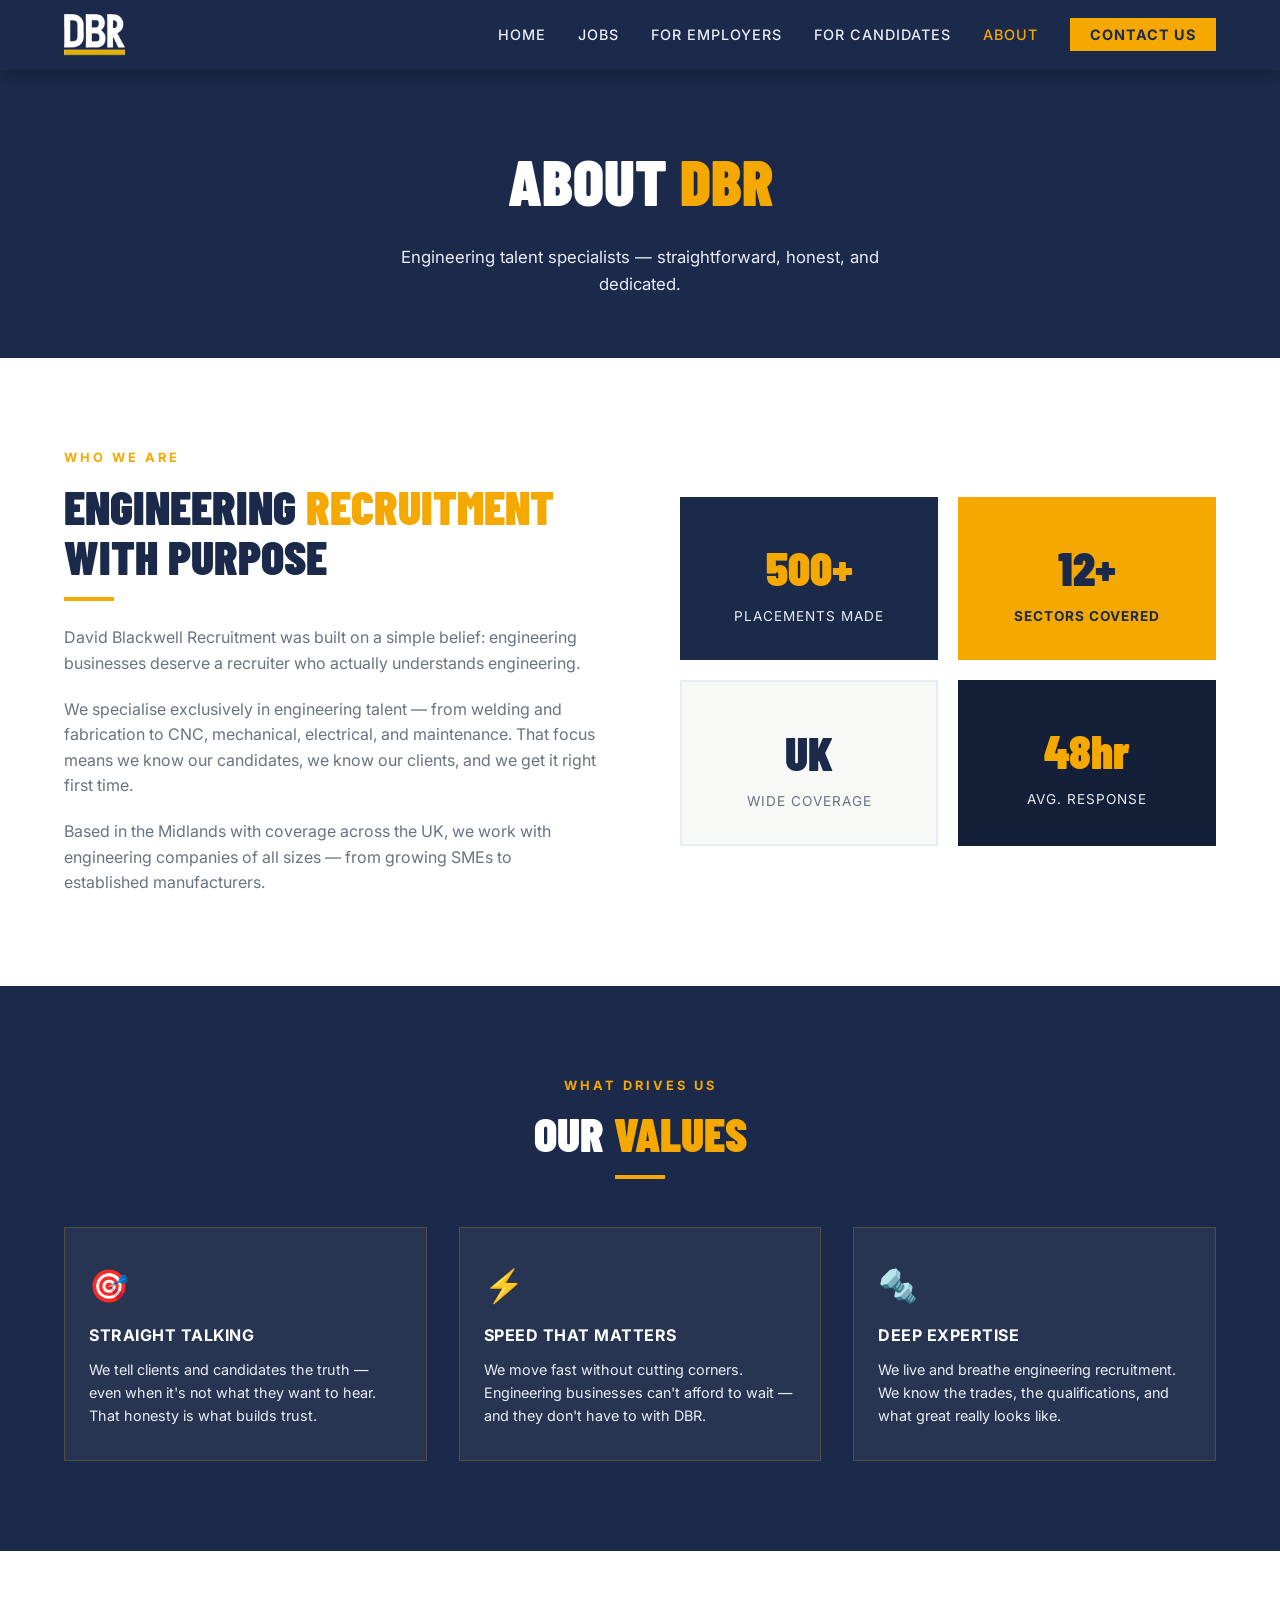
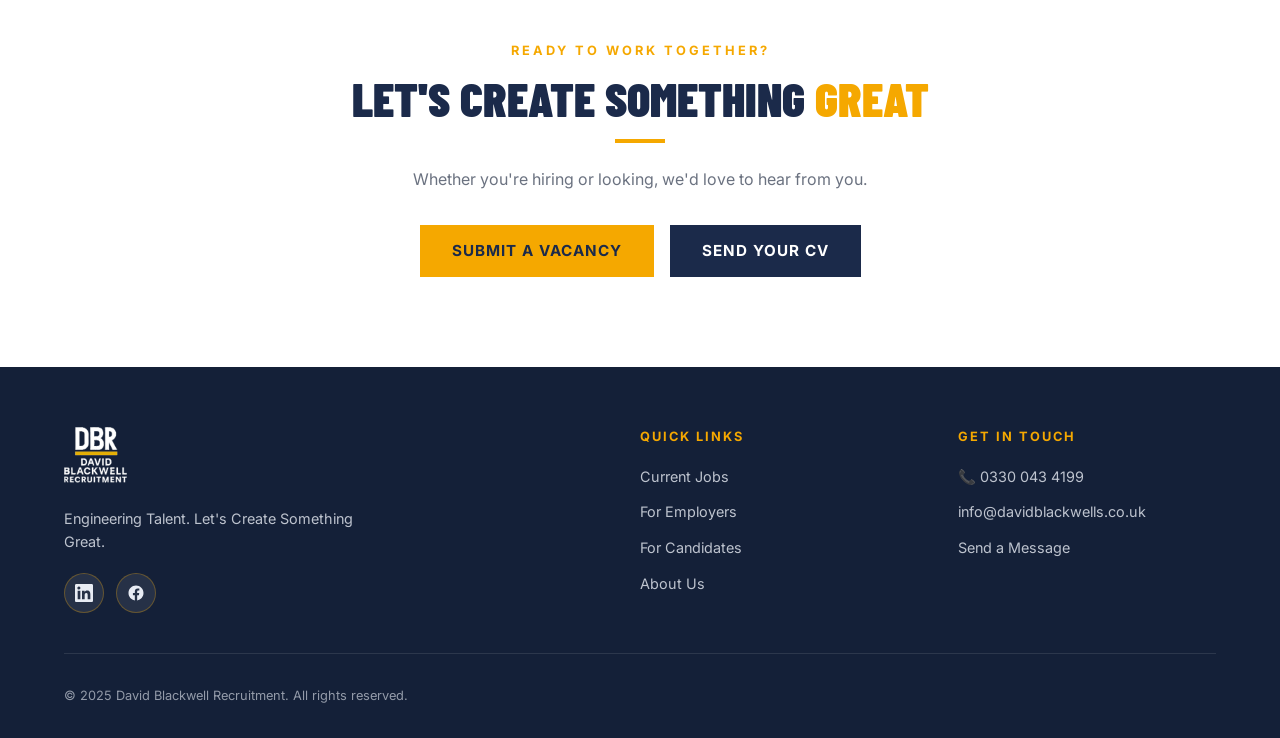
==== pages/about.html @ 54b577ec "Add files via upload" ====
<!DOCTYPE html>
<html lang="en">
<head>
  <meta charset="UTF-8" />
  <meta name="viewport" content="width=device-width, initial-scale=1.0" />
  <title>About Us | David Blackwell Recruitment</title>
  <meta name="description" content="Learn about David Blackwell Recruitment — engineering talent specialists covering welding, CNC, mechanical, electrical and maintenance roles across the UK." />
  <link rel="canonical" href="https://www.davidblackwells.co.uk/pages/about.html" />

  <meta property="og:type" content="website" />
  <meta property="og:title" content="About Us | David Blackwell Recruitment" />
  <meta property="og:description" content="Engineering talent specialists — straightforward, honest, and dedicated." />
  <meta property="og:image" content="https://www.davidblackwells.co.uk/images/dbr-logo-full.png" />
  <meta property="og:url" content="https://www.davidblackwells.co.uk/pages/about.html" />
  <meta name="twitter:card" content="summary" />

  <link rel="icon" type="image/png" sizes="32x32" href="../images/favicon-32.png" />
  <link rel="icon" type="image/png" sizes="16x16" href="../images/favicon-16.png" />
  <link rel="apple-touch-icon" sizes="180x180" href="../images/favicon-180.png" />

  <link rel="stylesheet" href="../css/style.css" />

  <!-- Google Analytics (GA4) — REPLACE G-XXXXXXXXXX WITH YOUR REAL MEASUREMENT ID -->
  <script async src="https://www.googletagmanager.com/gtag/js?id=G-XXXXXXXXXX"></script>
  <script>
    window.dataLayer = window.dataLayer || [];
    function gtag(){dataLayer.push(arguments);}
    gtag('js', new Date());
    gtag('config', 'G-XXXXXXXXXX');
  </script>
</head>
<body>

<nav>
  <a href="../index.html" class="nav-logo">
    <img src="../images/dbr-mark-white.png" alt="David Blackwell Recruitment logo" class="nav-logo-img" />
  </a>
  <ul class="nav-links">
    <li><a href="../index.html">Home</a></li>
    <li><a href="jobs.html">Jobs</a></li>
    <li><a href="employers.html">For Employers</a></li>
    <li><a href="candidates.html">For Candidates</a></li>
    <li><a href="about.html" style="color:var(--gold)">About</a></li>
    <li><a href="contact.html" class="nav-cta">Contact Us</a></li>
  </ul>
  <button class="hamburger" aria-label="Menu"><span></span><span></span><span></span></button>
</nav>

<div class="page-header">
  <h1>About <span>DBR</span></h1>
  <p>Engineering talent specialists — straightforward, honest, and dedicated.</p>
</div>

<!-- MISSION -->
<section class="section">
  <div class="section-inner">
    <div class="two-col">
      <div>
        <p class="section-label">Who We Are</p>
        <h2>Engineering <span>Recruitment</span> with Purpose</h2>
        <div class="gold-bar"></div>
        <p style="color:var(--grey); margin-bottom:20px; font-size:1rem;">
          David Blackwell Recruitment was built on a simple belief: engineering businesses deserve a recruiter who actually understands engineering.
        </p>
        <p style="color:var(--grey); margin-bottom:20px; font-size:1rem;">
          We specialise exclusively in engineering talent — from welding and fabrication to CNC, mechanical, electrical, and maintenance. That focus means we know our candidates, we know our clients, and we get it right first time.
        </p>
        <p style="color:var(--grey); font-size:1rem;">
          Based in the Midlands with coverage across the UK, we work with engineering companies of all sizes — from growing SMEs to established manufacturers.
        </p>
      </div>
      <div style="display:grid; grid-template-columns:1fr 1fr; gap:20px;">
        <div style="background:var(--navy); padding:32px; text-align:center; color:var(--white);">
          <div style="font-family:'Barlow Condensed',sans-serif; font-size:3rem; font-weight:900; color:var(--gold);">500+</div>
          <div style="font-size:0.85rem; text-transform:uppercase; letter-spacing:1px; color:var(--light);">Placements Made</div>
        </div>
        <div style="background:var(--gold); padding:32px; text-align:center; color:var(--navy);">
          <div style="font-family:'Barlow Condensed',sans-serif; font-size:3rem; font-weight:900;">12+</div>
          <div style="font-size:0.85rem; text-transform:uppercase; letter-spacing:1px; font-weight:700;">Sectors Covered</div>
        </div>
        <div style="background:var(--offwhite); padding:32px; text-align:center; border:2px solid var(--light);">
          <div style="font-family:'Barlow Condensed',sans-serif; font-size:3rem; font-weight:900; color:var(--navy);">UK</div>
          <div style="font-size:0.85rem; text-transform:uppercase; letter-spacing:1px; color:var(--grey);">Wide Coverage</div>
        </div>
        <div style="background:var(--navy2); padding:32px; text-align:center; color:var(--white);">
          <div style="font-family:'Barlow Condensed',sans-serif; font-size:3rem; font-weight:900; color:var(--gold);">48hr</div>
          <div style="font-size:0.85rem; text-transform:uppercase; letter-spacing:1px; color:var(--light);">Avg. Response</div>
        </div>
      </div>
    </div>
  </div>
</section>

<!-- VALUES -->
<section class="section section-dark">
  <div class="section-inner">
    <p class="section-label text-center">What Drives Us</p>
    <h2 class="text-center">Our <span>Values</span></h2>
    <div class="gold-bar" style="margin:16px auto 48px;"></div>
    <div class="process-grid">
      <div class="process-step">
        <div style="font-size:2rem; margin-bottom:12px;">🎯</div>
        <h3>Straight Talking</h3>
        <p>We tell clients and candidates the truth — even when it's not what they want to hear. That honesty is what builds trust.</p>
      </div>
      <div class="process-step">
        <div style="font-size:2rem; margin-bottom:12px;">⚡</div>
        <h3>Speed That Matters</h3>
        <p>We move fast without cutting corners. Engineering businesses can't afford to wait — and they don't have to with DBR.</p>
      </div>
      <div class="process-step">
        <div style="font-size:2rem; margin-bottom:12px;">🔩</div>
        <h3>Deep Expertise</h3>
        <p>We live and breathe engineering recruitment. We know the trades, the qualifications, and what great really looks like.</p>
      </div>
    </div>
  </div>
</section>

<!-- CTA -->
<section class="section">
  <div class="section-inner text-center" style="max-width:600px; margin:0 auto;">
    <p class="section-label">Ready to Work Together?</p>
    <h2>Let's Create Something <span>Great</span></h2>
    <div class="gold-bar" style="margin:16px auto 24px;"></div>
    <p style="color:var(--grey); margin-bottom:32px;">Whether you're hiring or looking, we'd love to hear from you.</p>
    <div style="display:flex; gap:16px; justify-content:center; flex-wrap:wrap;">
      <a href="employers.html" class="btn btn-gold">Submit a Vacancy</a>
      <a href="candidates.html" class="btn btn-navy">Send Your CV</a>
    </div>
  </div>
</section>

<footer>
  <div class="footer-inner">
    <div class="footer-top">
      <div class="footer-brand">
        <a href="../index.html" style="display:inline-flex; text-decoration:none;">
          <img src="../images/dbr-logo-full-white.png" alt="David Blackwell Recruitment logo" class="footer-logo-img" />
        </a>
        <p>Engineering Talent. Let's Create Something Great.</p>
        <div class="social-links">
          <a href="https://www.linkedin.com/company/david-blackwell-recruitment/?viewAsMember=true" target="_blank" rel="noopener" aria-label="DBR on LinkedIn">
            <svg viewBox="0 0 24 24"><path d="M20.45 20.45h-3.56v-5.57c0-1.33-.02-3.04-1.85-3.04-1.85 0-2.14 1.45-2.14 2.94v5.67H9.34V9h3.41v1.56h.05c.48-.9 1.64-1.85 3.38-1.85 3.61 0 4.28 2.38 4.28 5.47v6.27zM5.34 7.43a2.07 2.07 0 1 1 0-4.13 2.07 2.07 0 0 1 0 4.13zM7.12 20.45H3.56V9h3.56v11.45zM22.22 0H1.77C.8 0 0 .78 0 1.75v20.5C0 23.22.8 24 1.77 24h20.45c.98 0 1.78-.78 1.78-1.75V1.75C24 .78 23.2 0 22.22 0z"/></svg>
          </a>
          <a href="https://www.facebook.com/share/1Ae9qPUbAK/?mibextid=wwXIfr" target="_blank" rel="noopener" aria-label="DBR on Facebook">
            <svg viewBox="0 0 24 24"><path d="M22 12.07C22 6.51 17.52 2 12 2S2 6.51 2 12.07c0 5.02 3.66 9.18 8.44 9.93v-7.03H7.9v-2.9h2.54V9.85c0-2.51 1.49-3.89 3.77-3.89 1.09 0 2.23.2 2.23.2v2.45h-1.26c-1.24 0-1.63.78-1.63 1.57v1.89h2.78l-.44 2.9h-2.34V22c4.78-.75 8.44-4.91 8.44-9.93z"/></svg>
          </a>
        </div>
      </div>
      <div class="footer-col">
        <h4>Quick Links</h4>
        <ul>
          <li><a href="jobs.html">Current Jobs</a></li>
          <li><a href="employers.html">For Employers</a></li>
          <li><a href="candidates.html">For Candidates</a></li>
          <li><a href="about.html">About Us</a></li>
        </ul>
      </div>
      <div class="footer-col">
        <h4>Get In Touch</h4>
        <ul>
          <li><a href="tel:+443300434199" class="phone-link">📞 0330 043 4199</a></li>
          <li><a href="mailto:info@davidblackwells.co.uk">info@davidblackwells.co.uk</a></li>
          <li><a href="contact.html">Send a Message</a></li>
        </ul>
      </div>
    </div>
    <div class="footer-bottom">
      <p>© 2025 David Blackwell Recruitment. All rights reserved.</p>
    </div>
  </div>
</footer>

<script src="../js/main.js"></script>
</body>
</html>
---- css/style.css ----
/* ===========================
   DBR — David Blackwell Recruitment
   Brand: Navy #1B2A4A | Gold #F5A800
   =========================== */

@import url('https://fonts.googleapis.com/css2?family=Barlow+Condensed:wght@700;800;900&family=Inter:wght@400;500;600;700&display=swap');

:root {
  --navy:   #1B2A4A;
  --navy2:  #142038;
  --gold:   #F5A800;
  --gold2:  #e09800;
  --white:  #ffffff;
  --offwhite: #F8F8F6;
  --grey:   #6B7280;
  --light:  #E8ECF4;
}

*, *::before, *::after { box-sizing: border-box; margin: 0; padding: 0; }

html { scroll-behavior: smooth; }

body {
  font-family: 'Inter', sans-serif;
  color: var(--navy);
  background: var(--white);
  line-height: 1.6;
}

/* ── NAV ── */
nav {
  position: fixed; top: 0; left: 0; right: 0; z-index: 100;
  background: var(--navy);
  display: flex; align-items: center; justify-content: space-between;
  padding: 0 5%;
  height: 70px;
  box-shadow: 0 2px 20px rgba(0,0,0,0.3);
}

.nav-logo {
  display: flex; align-items: center; gap: 12px;
  text-decoration: none;
}

.nav-logo-img {
  height: 42px;
  width: auto;
  display: block;
}

.footer-logo-img {
  height: 56px;
  width: auto;
  display: block;
}

.nav-logo-badge {
  background: var(--gold);
  color: var(--navy);
  font-family: 'Barlow Condensed', sans-serif;
  font-size: 1.6rem;
  font-weight: 900;
  padding: 4px 10px;
  letter-spacing: 1px;
}

.nav-logo-text {
  color: var(--white);
  font-size: 0.75rem;
  font-weight: 600;
  text-transform: uppercase;
  letter-spacing: 1px;
  line-height: 1.3;
}

.nav-links {
  display: flex; gap: 2rem; list-style: none;
}

.nav-links a {
  color: var(--light);
  text-decoration: none;
  font-size: 0.9rem;
  font-weight: 500;
  text-transform: uppercase;
  letter-spacing: 1px;
  transition: color 0.2s;
}

.nav-links a:hover { color: var(--gold); }

.nav-cta {
  background: var(--gold);
  color: var(--navy) !important;
  padding: 8px 20px;
  font-weight: 700 !important;
  transition: background 0.2s !important;
}

.nav-cta:hover { background: var(--gold2) !important; color: var(--navy) !important; }

.hamburger {
  display: none;
  flex-direction: column; gap: 5px; cursor: pointer;
  background: none; border: none; padding: 5px;
}

.hamburger span {
  display: block; width: 25px; height: 2px;
  background: var(--white); transition: 0.3s;
}

/* ── BUTTONS ── */
.btn {
  display: inline-block;
  padding: 14px 32px;
  font-weight: 700;
  font-size: 0.95rem;
  text-transform: uppercase;
  letter-spacing: 1px;
  text-decoration: none;
  border: none; cursor: pointer;
  transition: all 0.2s;
}

.btn-gold {
  background: var(--gold);
  color: var(--navy);
}
.btn-gold:hover { background: var(--gold2); transform: translateY(-2px); }

.btn-outline {
  background: transparent;
  border: 2px solid var(--white);
  color: var(--white);
}
.btn-outline:hover { background: var(--white); color: var(--navy); }

.btn-navy {
  background: var(--navy);
  color: var(--white);
}
.btn-navy:hover { background: var(--navy2); transform: translateY(-2px); }

/* ── HERO ── */
.hero {
  background: var(--navy);
  min-height: 100vh;
  display: flex; align-items: center;
  padding: 100px 5% 60px;
  position: relative;
  overflow: hidden;
}

.hero::before {
  content: '';
  position: absolute;
  top: -50px; right: -50px;
  width: 400px; height: 400px;
  border-radius: 50%;
  border: 60px solid var(--gold);
  opacity: 0.15;
}

.hero::after {
  content: '';
  position: absolute;
  bottom: -80px; left: 30%;
  width: 300px; height: 300px;
  border-radius: 50%;
  border: 40px solid var(--gold);
  opacity: 0.08;
}

.hero-inner {
  max-width: 1200px;
  margin: 0 auto;
  display: grid;
  grid-template-columns: 1fr 1fr;
  gap: 60px;
  align-items: center;
  width: 100%;
  position: relative; z-index: 1;
}

.hero-eyebrow {
  color: var(--gold);
  font-size: 0.85rem;
  font-weight: 700;
  text-transform: uppercase;
  letter-spacing: 3px;
  margin-bottom: 16px;
}

.hero h1 {
  font-family: 'Barlow Condensed', sans-serif;
  font-size: clamp(3rem, 6vw, 5.5rem);
  font-weight: 900;
  color: var(--white);
  line-height: 0.95;
  text-transform: uppercase;
  margin-bottom: 24px;
}

.hero h1 span { color: var(--gold); }

.hero-sub {
  color: var(--light);
  font-size: 1.1rem;
  margin-bottom: 36px;
  max-width: 480px;
}

.hero-btns { display: flex; gap: 16px; flex-wrap: wrap; }

.hero-visual {
  display: flex; flex-direction: column; gap: 16px;
}

.stat-card {
  background: rgba(255,255,255,0.07);
  border: 1px solid rgba(245,168,0,0.3);
  padding: 24px 28px;
  display: flex; align-items: center; gap: 20px;
}

.stat-icon {
  width: 50px; height: 50px;
  background: var(--gold);
  display: flex; align-items: center; justify-content: center;
  flex-shrink: 0;
  font-size: 1.4rem;
}

.stat-num {
  font-family: 'Barlow Condensed', sans-serif;
  font-size: 2rem;
  font-weight: 900;
  color: var(--gold);
  line-height: 1;
}

.stat-label {
  color: var(--light);
  font-size: 0.85rem;
  text-transform: uppercase;
  letter-spacing: 1px;
}

/* ── SECTION LAYOUT ── */
.section {
  padding: 90px 5%;
}

.section-inner {
  max-width: 1200px;
  margin: 0 auto;
}

.section-dark {
  background: var(--navy);
  color: var(--white);
}

.section-offwhite {
  background: var(--offwhite);
}

.section-label {
  color: var(--gold);
  font-size: 0.8rem;
  font-weight: 700;
  text-transform: uppercase;
  letter-spacing: 3px;
  margin-bottom: 12px;
}

.section-dark .section-label { color: var(--gold); }

h2 {
  font-family: 'Barlow Condensed', sans-serif;
  font-size: clamp(2rem, 4vw, 3rem);
  font-weight: 900;
  text-transform: uppercase;
  line-height: 1.05;
  margin-bottom: 16px;
}

.section-dark h2 { color: var(--white); }
.section-dark h2 span { color: var(--gold); }
h2 span { color: var(--gold); }

.section-intro {
  color: var(--grey);
  font-size: 1.05rem;
  max-width: 600px;
  margin-bottom: 48px;
}

.section-dark .section-intro { color: var(--light); }

/* ── SECTORS ── */
.sectors-grid {
  display: grid;
  grid-template-columns: repeat(auto-fit, minmax(180px, 1fr));
  gap: 16px;
}

.sector-card {
  background: var(--white);
  border: 2px solid var(--light);
  padding: 28px 20px;
  text-align: center;
  transition: all 0.2s;
  cursor: default;
}

.sector-card:hover {
  border-color: var(--gold);
  transform: translateY(-4px);
  box-shadow: 0 8px 24px rgba(0,0,0,0.08);
}

.sector-icon { font-size: 2rem; margin-bottom: 12px; }

.sector-card h3 {
  font-size: 0.9rem;
  font-weight: 700;
  text-transform: uppercase;
  letter-spacing: 0.5px;
}

/* ── PROCESS ── */
.process-grid {
  display: grid;
  grid-template-columns: repeat(auto-fit, minmax(220px, 1fr));
  gap: 32px;
}

.process-step {
  position: relative;
  padding: 32px 24px;
  background: rgba(255,255,255,0.05);
  border: 1px solid rgba(245,168,0,0.2);
}

.step-num {
  font-family: 'Barlow Condensed', sans-serif;
  font-size: 4rem;
  font-weight: 900;
  color: var(--gold);
  opacity: 0.3;
  line-height: 1;
  margin-bottom: 8px;
}

.process-step h3 {
  font-size: 1rem;
  font-weight: 700;
  color: var(--white);
  text-transform: uppercase;
  letter-spacing: 0.5px;
  margin-bottom: 10px;
}

.process-step p { color: var(--light); font-size: 0.9rem; }

/* ── JOB CARDS ── */
.jobs-grid {
  display: grid;
  grid-template-columns: repeat(auto-fit, minmax(300px, 1fr));
  gap: 24px;
  margin-bottom: 40px;
}

.job-card {
  border: 2px solid var(--light);
  padding: 28px;
  transition: all 0.2s;
  background: var(--white);
}

.job-card:hover {
  border-color: var(--gold);
  box-shadow: 0 8px 30px rgba(0,0,0,0.1);
  transform: translateY(-3px);
}

.job-tag {
  display: inline-block;
  background: var(--navy);
  color: var(--gold);
  font-size: 0.7rem;
  font-weight: 700;
  text-transform: uppercase;
  letter-spacing: 1px;
  padding: 4px 10px;
  margin-bottom: 14px;
}

.job-card h3 {
  font-family: 'Barlow Condensed', sans-serif;
  font-size: 1.5rem;
  font-weight: 800;
  text-transform: uppercase;
  margin-bottom: 16px;
  line-height: 1.1;
}

.job-meta {
  display: flex; flex-wrap: wrap; gap: 16px;
  margin-bottom: 20px;
}

.job-meta span {
  font-size: 0.85rem;
  color: var(--grey);
  display: flex; align-items: center; gap: 6px;
}

.job-meta span::before { font-size: 0.9rem; }

.job-card .btn { width: 100%; text-align: center; }

/* ── FORM ── */
.form-grid {
  display: grid;
  grid-template-columns: 1fr 1fr;
  gap: 20px;
}

.form-group {
  display: flex; flex-direction: column; gap: 6px;
}

.form-group.full { grid-column: 1 / -1; }

label {
  font-size: 0.85rem;
  font-weight: 600;
  text-transform: uppercase;
  letter-spacing: 0.5px;
  color: var(--navy);
}

.section-dark label { color: var(--light); }

input, select, textarea {
  width: 100%;
  padding: 12px 16px;
  border: 2px solid var(--light);
  background: var(--white);
  font-family: 'Inter', sans-serif;
  font-size: 0.95rem;
  color: var(--navy);
  transition: border-color 0.2s;
  outline: none;
  appearance: none;
}

input:focus, select:focus, textarea:focus {
  border-color: var(--gold);
}

textarea { resize: vertical; min-height: 140px; }

.form-submit { margin-top: 8px; }

/* ── TWO COLUMN ── */
.two-col {
  display: grid;
  grid-template-columns: 1fr 1fr;
  gap: 80px;
  align-items: center;
}

/* ── TESTIMONIAL ── */
.testimonial-strip {
  background: var(--gold);
  padding: 48px 5%;
  text-align: center;
}

.testimonial-strip blockquote {
  font-family: 'Barlow Condensed', sans-serif;
  font-size: clamp(1.5rem, 3vw, 2.5rem);
  font-weight: 700;
  color: var(--navy);
  max-width: 800px;
  margin: 0 auto 16px;
  text-transform: uppercase;
  line-height: 1.2;
}

.testimonial-strip cite {
  font-size: 0.9rem;
  font-weight: 600;
  color: var(--navy2);
  letter-spacing: 1px;
  text-transform: uppercase;
}

/* ── FOOTER ── */
footer {
  background: var(--navy2);
  color: var(--light);
  padding: 60px 5% 32px;
}

.footer-inner {
  max-width: 1200px;
  margin: 0 auto;
}

.footer-top {
  display: grid;
  grid-template-columns: 2fr 1fr 1fr;
  gap: 60px;
  padding-bottom: 40px;
  border-bottom: 1px solid rgba(255,255,255,0.1);
  margin-bottom: 32px;
}

.footer-brand p {
  color: var(--light);
  font-size: 0.9rem;
  margin-top: 16px;
  max-width: 300px;
  opacity: 0.8;
}

.footer-col h4 {
  color: var(--gold);
  font-size: 0.8rem;
  font-weight: 700;
  text-transform: uppercase;
  letter-spacing: 2px;
  margin-bottom: 16px;
}

.footer-col ul { list-style: none; display: flex; flex-direction: column; gap: 10px; }

.footer-col ul a {
  color: var(--light);
  text-decoration: none;
  font-size: 0.9rem;
  opacity: 0.8;
  transition: opacity 0.2s, color 0.2s;
}

.footer-col ul a:hover { opacity: 1; color: var(--gold); }

.social-links {
  display: flex; gap: 12px; margin-top: 20px;
}

.social-links a {
  width: 40px; height: 40px;
  display: flex; align-items: center; justify-content: center;
  background: rgba(255,255,255,0.08);
  border: 1px solid rgba(245,168,0,0.3);
  border-radius: 50%;
  color: var(--light);
  transition: background 0.2s, color 0.2s, border-color 0.2s;
}

.social-links a:hover {
  background: var(--gold);
  border-color: var(--gold);
  color: var(--navy);
}

.social-links svg { width: 18px; height: 18px; fill: currentColor; }

.footer-col ul a.phone-link {
  display: inline-flex; align-items: center; gap: 6px;
}

.footer-bottom {
  display: flex; justify-content: space-between; align-items: center;
  flex-wrap: wrap; gap: 16px;
}

.footer-bottom p { font-size: 0.8rem; opacity: 0.6; }

/* ── PAGE HEADER ── */
.page-header {
  background: var(--navy);
  padding: 130px 5% 60px;
  text-align: center;
}

.page-header h1 {
  font-family: 'Barlow Condensed', sans-serif;
  font-size: clamp(2.5rem, 5vw, 4rem);
  font-weight: 900;
  color: var(--white);
  text-transform: uppercase;
  margin-bottom: 12px;
}

.page-header h1 span { color: var(--gold); }

.page-header p {
  color: var(--light);
  font-size: 1.05rem;
  max-width: 560px;
  margin: 0 auto;
}

/* ── UTILITY ── */
.text-center { text-align: center; }
.mt-8 { margin-top: 8px; }
.mt-16 { margin-top: 16px; }
.mt-32 { margin-top: 32px; }
.mb-40 { margin-bottom: 40px; }

.gold-bar {
  width: 50px; height: 4px;
  background: var(--gold);
  margin: 16px 0 24px;
}

.center .gold-bar { margin: 16px auto 24px; }

/* ── MOBILE ── */
@media (max-width: 768px) {
  .nav-links { display: none; flex-direction: column; }
  .nav-links.open { display: flex; }
  .hamburger { display: flex; }

  nav {
    flex-wrap: wrap;
    height: auto;
    padding: 16px 5%;
    gap: 16px;
  }

  .nav-links {
    position: absolute;
    top: 70px; left: 0; right: 0;
    background: var(--navy2);
    padding: 20px 5%;
    gap: 16px;
  }

  .hero-inner { grid-template-columns: 1fr; }
  .hero-visual { display: none; }
  .nav-logo-img { height: 36px; }
  .two-col { grid-template-columns: 1fr; gap: 40px; }
  .form-grid { grid-template-columns: 1fr; }
  .footer-top { grid-template-columns: 1fr; gap: 32px; }
  .footer-bottom { flex-direction: column; text-align: center; }
}
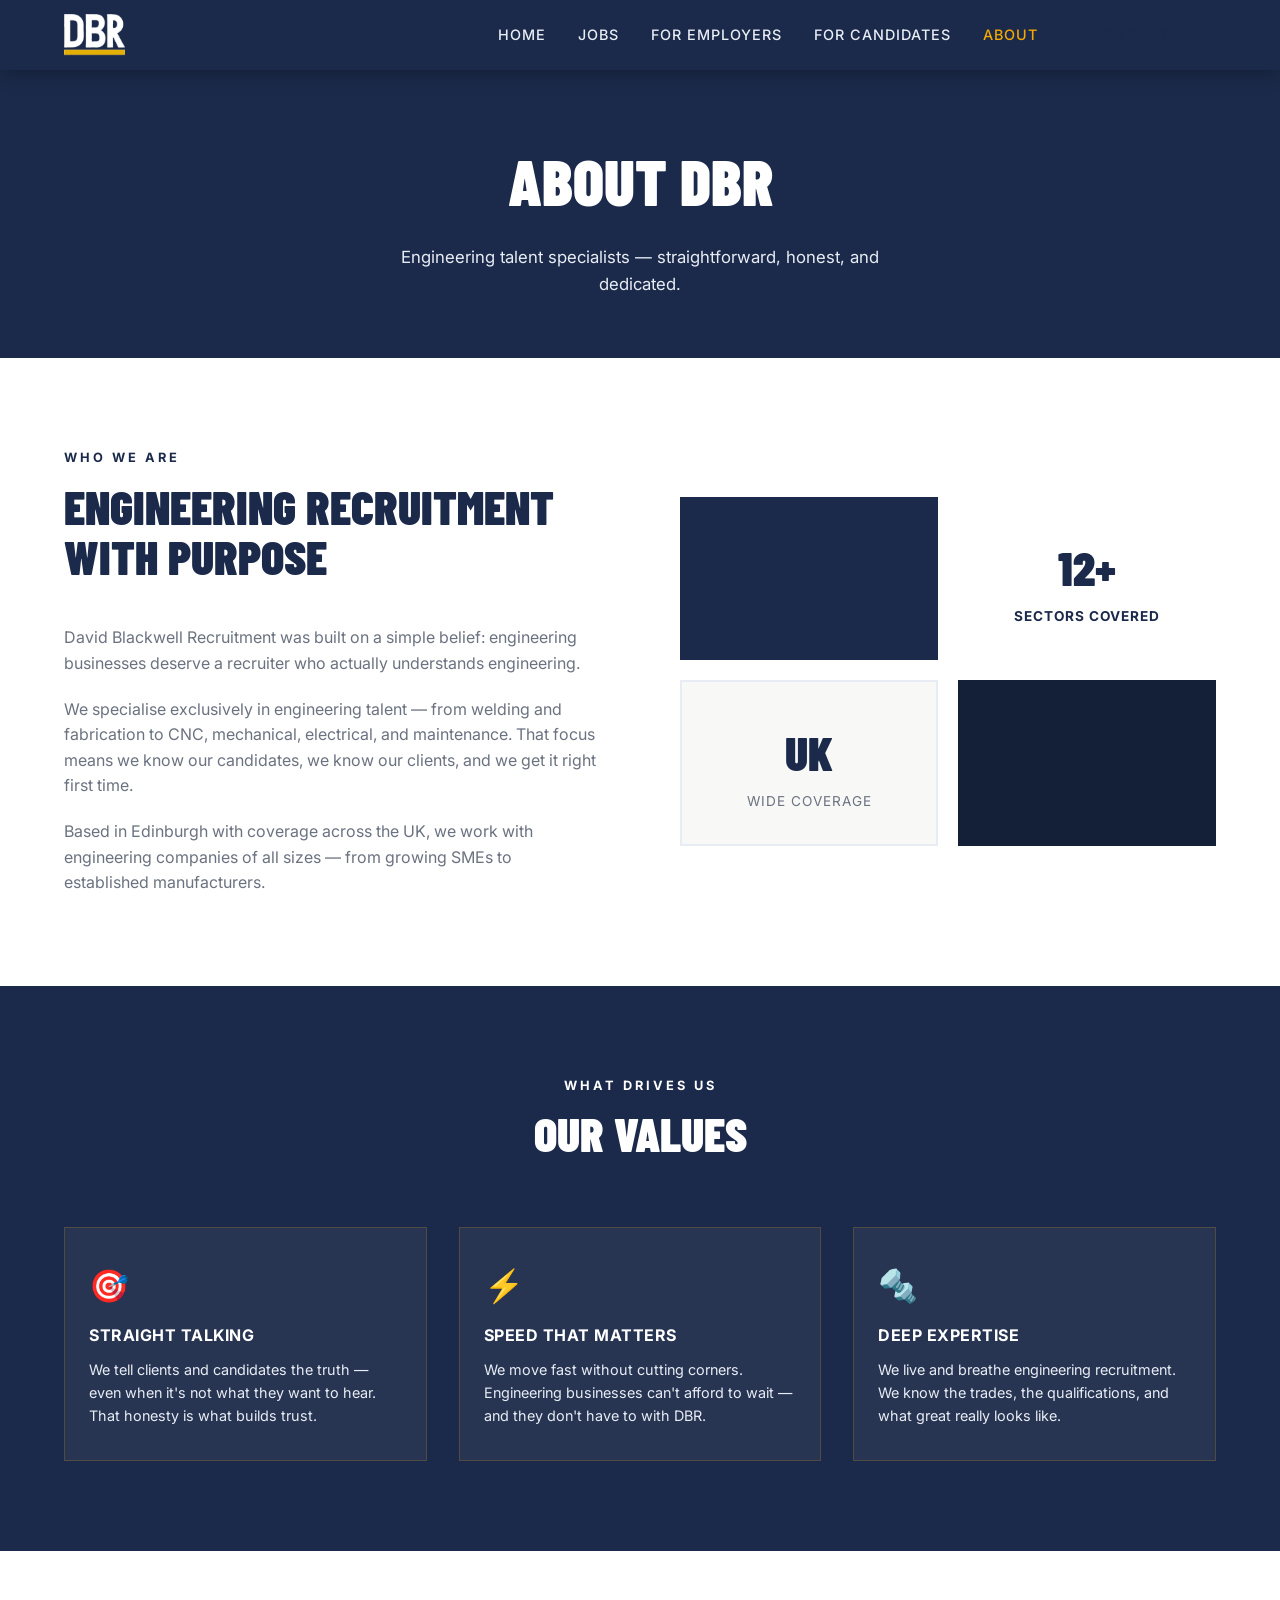
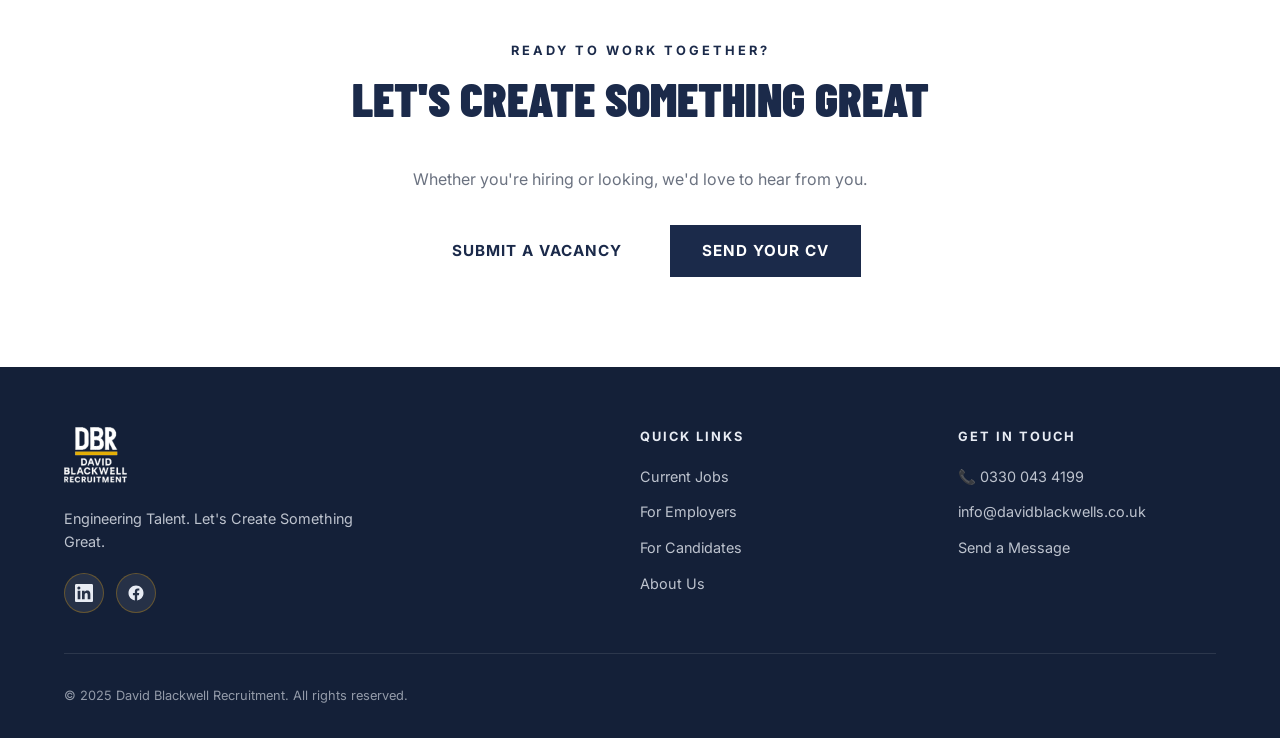
==== commit 41bbee47: "Update about.html" ====
--- a/pages/about.html
+++ b/pages/about.html
@@ -66,13 +66,11 @@
           We specialise exclusively in engineering talent — from welding and fabrication to CNC, mechanical, electrical, and maintenance. That focus means we know our candidates, we know our clients, and we get it right first time.
         </p>
         <p style="color:var(--grey); font-size:1rem;">
-          Based in the Midlands with coverage across the UK, we work with engineering companies of all sizes — from growing SMEs to established manufacturers.
+          Based in Edinburgh with coverage across the UK, we work with engineering companies of all sizes — from growing SMEs to established manufacturers.
         </p>
       </div>
       <div style="display:grid; grid-template-columns:1fr 1fr; gap:20px;">
         <div style="background:var(--navy); padding:32px; text-align:center; color:var(--white);">
-          <div style="font-family:'Barlow Condensed',sans-serif; font-size:3rem; font-weight:900; color:var(--gold);">500+</div>
-          <div style="font-size:0.85rem; text-transform:uppercase; letter-spacing:1px; color:var(--light);">Placements Made</div>
         </div>
         <div style="background:var(--gold); padding:32px; text-align:center; color:var(--navy);">
           <div style="font-family:'Barlow Condensed',sans-serif; font-size:3rem; font-weight:900;">12+</div>
@@ -83,8 +81,6 @@
           <div style="font-size:0.85rem; text-transform:uppercase; letter-spacing:1px; color:var(--grey);">Wide Coverage</div>
         </div>
         <div style="background:var(--navy2); padding:32px; text-align:center; color:var(--white);">
-          <div style="font-family:'Barlow Condensed',sans-serif; font-size:3rem; font-weight:900; color:var(--gold);">48hr</div>
-          <div style="font-size:0.85rem; text-transform:uppercase; letter-spacing:1px; color:var(--light);">Avg. Response</div>
         </div>
       </div>
     </div>
--- a/css/style.css
+++ b/css/style.css
@@ -1,6 +1,6 @@
 /* ===========================
    DBR — David Blackwell Recruitment
-   Brand: Navy #1B2A4A | Gold #F5A800
+   Brand: Navy #1B2A4A | gold: #FFC107
    =========================== */
 
 @import url('https://fonts.googleapis.com/css2?family=Barlow+Condensed:wght@700;800;900&family=Inter:wght@400;500;600;700&display=swap');
@@ -8,7 +8,7 @@
 :root {
   --navy:   #1B2A4A;
   --navy2:  #142038;
-  --gold:   #F5A800;
+  --gold:   #FFC107
   --gold2:  #e09800;
   --white:  #ffffff;
   --offwhite: #F8F8F6;
